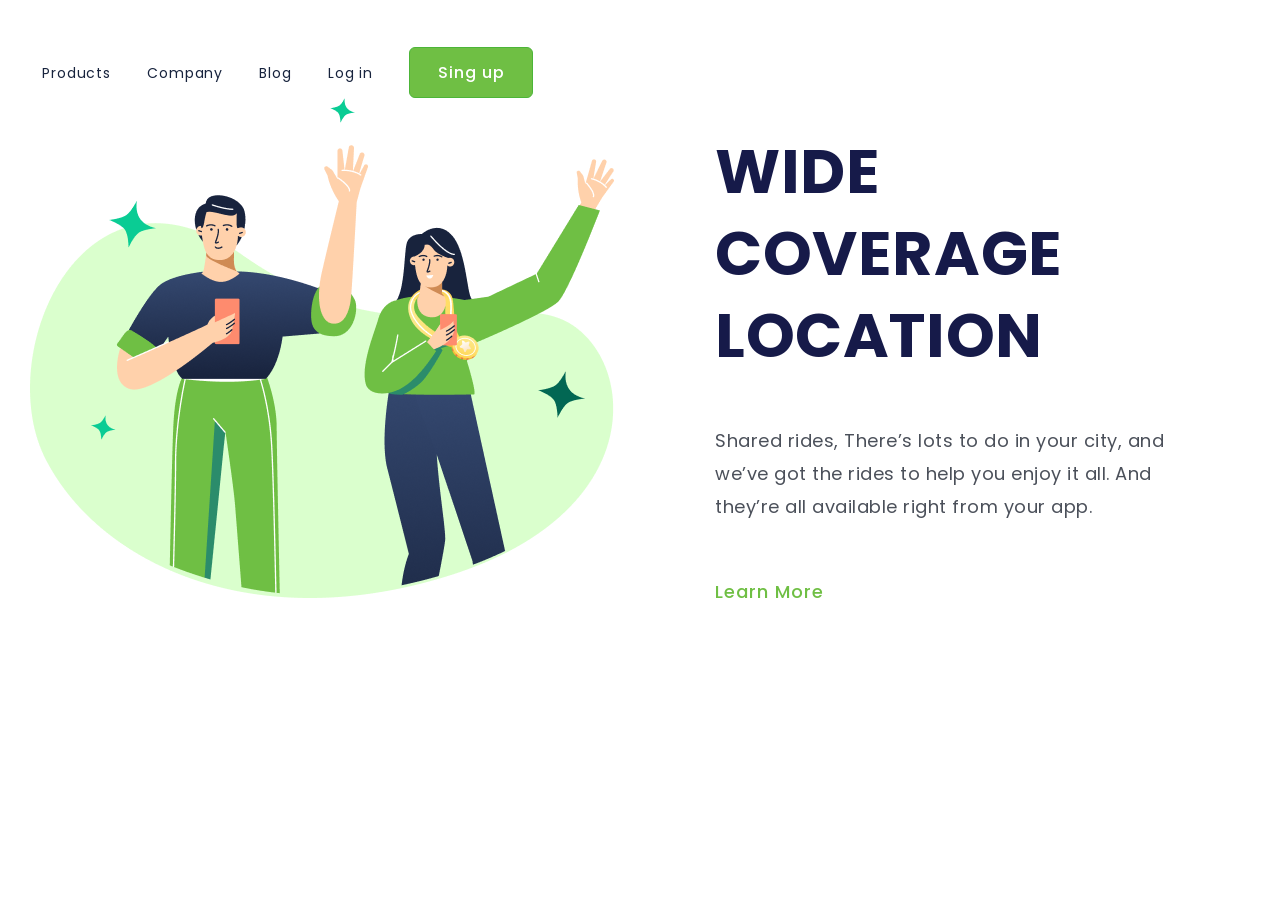
==== Desafio/desafio.html @ 6fadbf15 "Primeiro Comit" ====
<!DOCTYPE html>
<html lang="pt-br">
<head>
    <meta charset="UTF-8">
    <meta name="viewport" content="width=device-width, initial-scale=1.0">
    <link rel="stylesheet" href="style.css">
    <title>Wide Coverage Location</title>
</head>
<body>
    <header>
        <a class="link-menu">Products</a>
        <a class="link-menu">Company</a>
        <a class="link-menu">Blog</a>
        <a class="link-menu">Log in</a>
        <button class="button-sin-up">Sing up</button>
    </header>
    <main>
        <img src="midias/(Positive) Congratulation You get 40 point for your ride(1).png" alt="logo">
        <div>
            <h1>WIDE COVERAGE LOCATION</h1>
            <P>Shared rides, There’s lots to do in your city, and we’ve got the rides to help you enjoy it all. And they’re all available right from your app.</P>
            <BUtton class="button-learn-more">Learn More</BUtton>
        </div>
    </main>
</body>
</html>
---- Desafio/style.css ----
@import url('https://fonts.googleapis.com/css2?family=Montserrat:ital,wght@0,100..900;1,100..900&family=Oswald:wght@200..700&family=Poppins:ital,wght@0,100;0,200;0,300;0,400;0,500;0,600;0,700;0,800;0,900;1,100;1,200;1,300;1,400;1,500;1,600;1,700;1,800;1,900&family=Roboto:ital,wght@0,100;0,300;0,400;0,500;0,700;0,900;1,100;1,300;1,400;1,500;1,700;1,900&display=swap');

* {
    margin: 0;
    padding: 0;
    box-sizing: border-box;
    font-family: "Poppins", serif;
}
header {
    margin-top: 47px;
    margin-left: 42px;
}

.link-menu {
        font-weight: 400;
        font-size: 14px;
        line-height: 21px;
        letter-spacing: 0.88px;
        text-align: center;
        color: #17233D;
        margin-right: 32px;
        cursor: pointer;
}

.button-sin-up {
    background: #6FBF44;
    border: 1px solid #4CB538;
    border-radius: 6px;
    width: 124px;
    height: 51px;
    cursor: pointer;
    font-family: Poppins;
    font-weight: 500;
    font-size: 16px;
    line-height: 24px;
    letter-spacing: 1px;
    color: #FFFFFF;
}

img {
    margin-top: 163px 0 0 123px;
    display: inline-block;
}

div {
    display: inline-block;
    margin-left: 85px;
        width: 493px;
}

main {
    margin-left: 30px;
}
h1 {
    font-weight: 700;
    font-size: 62px;
    line-height: 82px;
    letter-spacing: 0.6px;
    color: #161A49;
}

p {
    font-weight: 400;
    font-size: 18px;
    line-height: 33px;
    letter-spacing: 0.5px;
    color: #4B505A;
    margin-top: 47px;
    margin-bottom: 55px ;
}

.button-learn-more {
    font-weight: 500;
    font-size: 18px;
    line-height: 27px;
    letter-spacing: 1px;
    color: #6FBF44;
    cursor: pointer;
    background: transparent;
    border: none;
}

@media screen and (max-width: 900px) {
        .link-menu {
            display: none;
        }
            .button-sin-up {
            background: #6FBF44;
            border: 1px solid #4CB538;
            border-radius: 6px;
            width: 124px;
            height: 51px;
            cursor: pointer;
            font-family: Poppins;
            font-weight: 500;
            font-size: 16px;
            line-height: 24px;
            letter-spacing: 1px;
            color: #FFFFFF;
            margin-left: 525px;
        }
    
        h1 {
            font-weight: 700;
            font-size: 62px;
            line-height: 82px;
            letter-spacing: 0.6px;
            color: #161A49;
        }
        
        img {
            position: absolute;
            width: 312px;
            height: 288px;
            margin: 490px 170px 22px ;
        }

        div {
            text-align: center;
        }

        p {
            font-weight: 400;
            font-size: 18px;
            line-height: 33px;
            letter-spacing: 0.5px;
            color: #4B505A;
            margin-top: 47px;
            margin-bottom: 55px ;
            margin-left: 90px;
            width: 304px;
            height: 165px;
        }
}
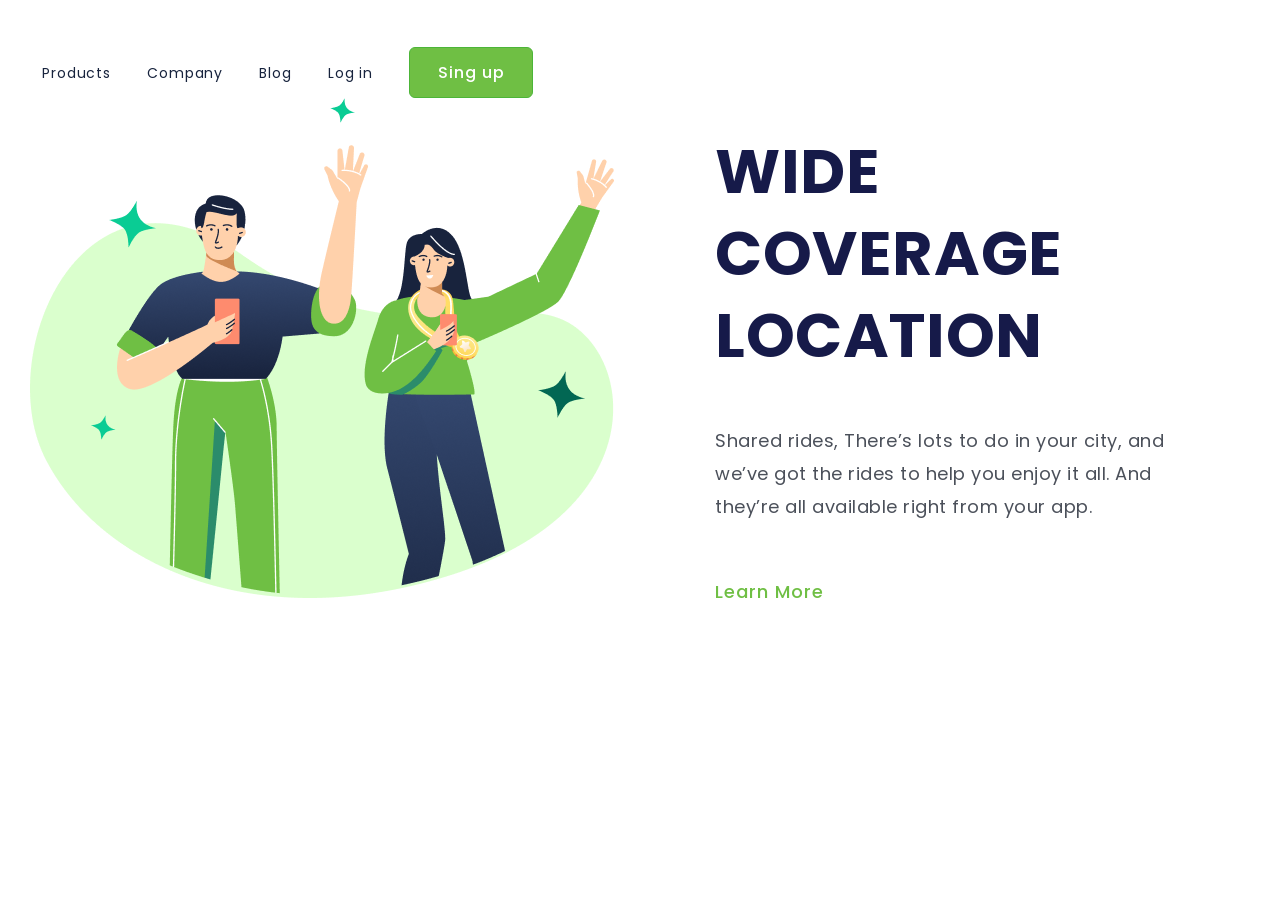
==== commit 3a857355: "Primeira alteração na branch develop" ====
--- a/Desafio/desafio.html
+++ b/Desafio/desafio.html
@@ -4,7 +4,7 @@
     <meta charset="UTF-8">
     <meta name="viewport" content="width=device-width, initial-scale=1.0">
     <link rel="stylesheet" href="style.css">
-    <title>Wide Coverage Location</title>
+    <title>Change Develop</title>
 </head>
 <body>
     <header>
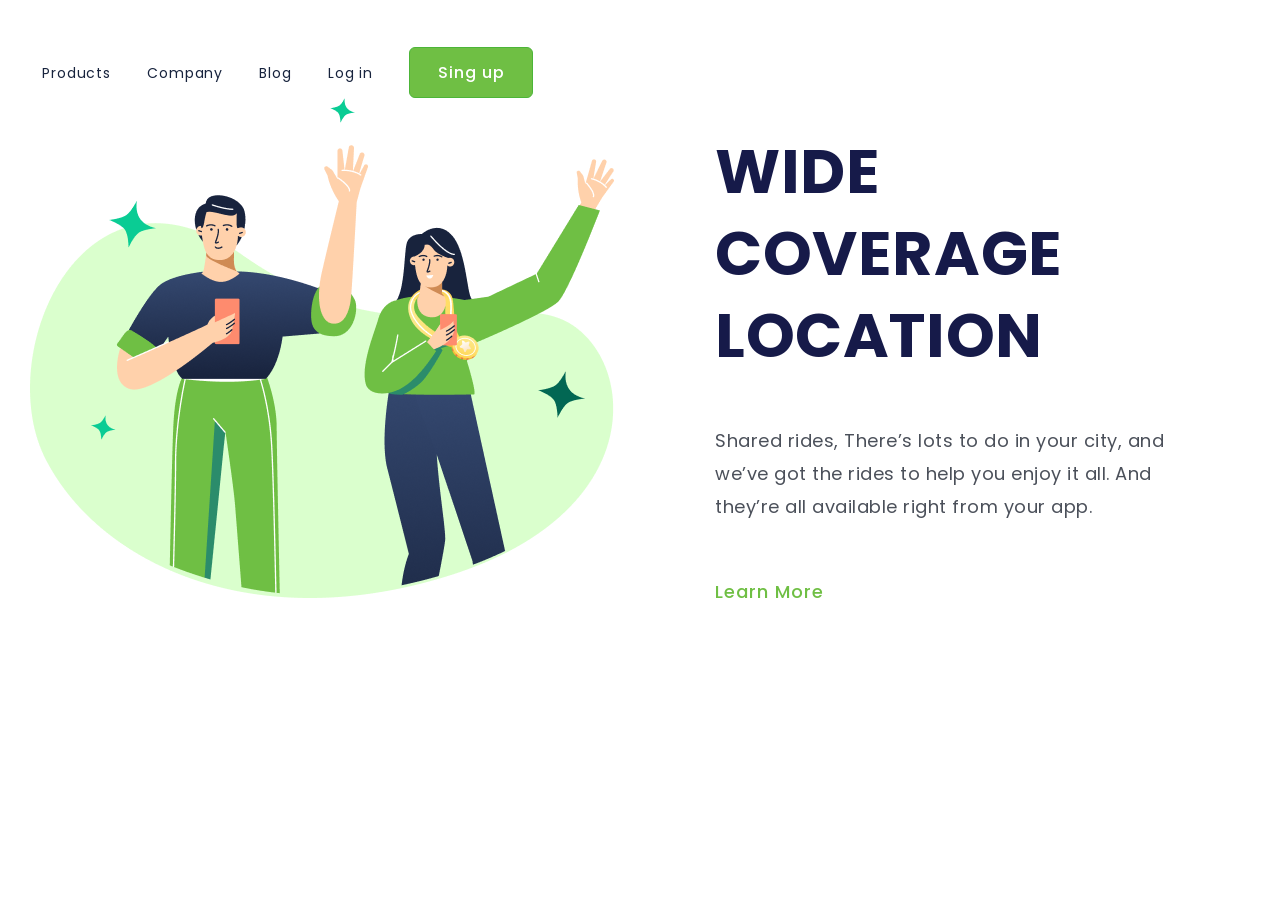
==== commit 26ce226f: "add readme" ====
--- a/Desafio/desafio.html
+++ b/Desafio/desafio.html
@@ -22,5 +22,6 @@
             <BUtton class="button-learn-more">Learn More</BUtton>
         </div>
     </main>
+    
 </body>
 </html>
